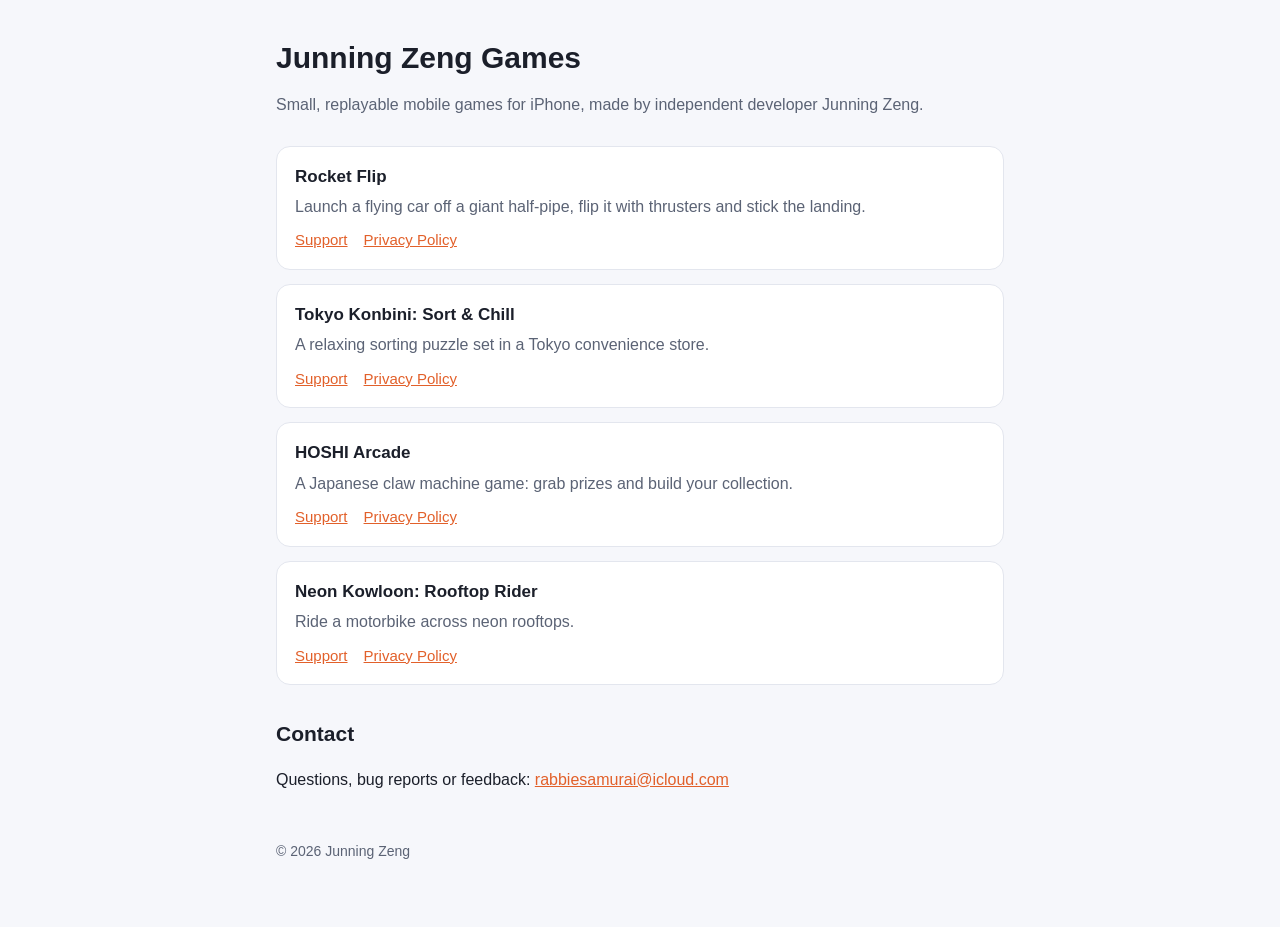
==== index.html @ 6d36aa8e "Game developer site" ====
<!doctype html>
<html lang="en">
<head>
  <meta charset="utf-8">
  <meta name="viewport" content="width=device-width, initial-scale=1">
  <title>Junning Zeng Games</title>
  <meta name="description" content="Mobile games by Junning Zeng: Rocket Flip, Tokyo Konbini: Sort & Chill, HOSHI Arcade and Neon Kowloon: Rooftop Rider.">
  <link rel="stylesheet" href="style.css">
</head>
<body>
<main>
  <header>
    <h1>Junning Zeng Games</h1>
    <p class="muted">Small, replayable mobile games for iPhone, made by independent developer Junning Zeng.</p>
  </header>

  <section class="games">
    <div class="card" id="rocket-flip">
      <h3>Rocket Flip</h3>
      <p>Launch a flying car off a giant half-pipe, flip it with thrusters and stick the landing.</p>
      <div class="links"><a href="support.html#rocket-flip">Support</a><a href="privacy.html">Privacy Policy</a></div>
    </div>
    <div class="card" id="konbini-sort">
      <h3>Tokyo Konbini: Sort &amp; Chill</h3>
      <p>A relaxing sorting puzzle set in a Tokyo convenience store.</p>
      <div class="links"><a href="support.html#konbini-sort">Support</a><a href="privacy.html">Privacy Policy</a></div>
    </div>
    <div class="card" id="hoshi-arcade">
      <h3>HOSHI Arcade</h3>
      <p>A Japanese claw machine game: grab prizes and build your collection.</p>
      <div class="links"><a href="support.html#hoshi-arcade">Support</a><a href="privacy.html">Privacy Policy</a></div>
    </div>
    <div class="card" id="neon-kowloon">
      <h3>Neon Kowloon: Rooftop Rider</h3>
      <p>Ride a motorbike across neon rooftops.</p>
      <div class="links"><a href="support.html#neon-kowloon">Support</a><a href="privacy.html">Privacy Policy</a></div>
    </div>
  </section>

  <h2>Contact</h2>
  <p>Questions, bug reports or feedback: <a href="mailto:rabbiesamurai@icloud.com">rabbiesamurai@icloud.com</a></p>

  <footer>© 2026 Junning Zeng</footer>
</main>
</body>
</html>
---- style.css ----
:root {
  --bg: #f6f7fb;
  --surface: #ffffff;
  --text: #1b1f2a;
  --muted: #5b6375;
  --accent: #e2602a;
  --border: #e3e6ee;
}
@media (prefers-color-scheme: dark) {
  :root {
    --bg: #0f1320;
    --surface: #171c2c;
    --text: #e9ecf4;
    --muted: #a3abbf;
    --accent: #ff8a4c;
    --border: #283048;
  }
}
* { box-sizing: border-box; }
body {
  margin: 0;
  background: var(--bg);
  color: var(--text);
  font: 16px/1.6 -apple-system, BlinkMacSystemFont, "Segoe UI", Roboto, "Helvetica Neue", Arial, sans-serif;
}
main { max-width: 760px; margin: 0 auto; padding: 32px 16px 64px; }
header { margin-bottom: 28px; }
header a.home { color: var(--muted); text-decoration: none; font-size: 14px; }
h1 { font-size: 30px; line-height: 1.2; margin: 8px 0 6px; }
h2 { font-size: 21px; margin: 32px 0 8px; }
h3 { font-size: 17px; margin: 20px 0 4px; }
p, li { color: var(--text); }
.muted { color: var(--muted); }
a { color: var(--accent); }
.games { display: grid; gap: 14px; margin-top: 18px; }
.card {
  background: var(--surface);
  border: 1px solid var(--border);
  border-radius: 14px;
  padding: 16px 18px;
}
.card h3 { margin: 0 0 4px; }
.card p { margin: 0 0 8px; color: var(--muted); }
.links a { margin-right: 16px; font-size: 15px; }
footer { margin-top: 48px; font-size: 14px; color: var(--muted); }
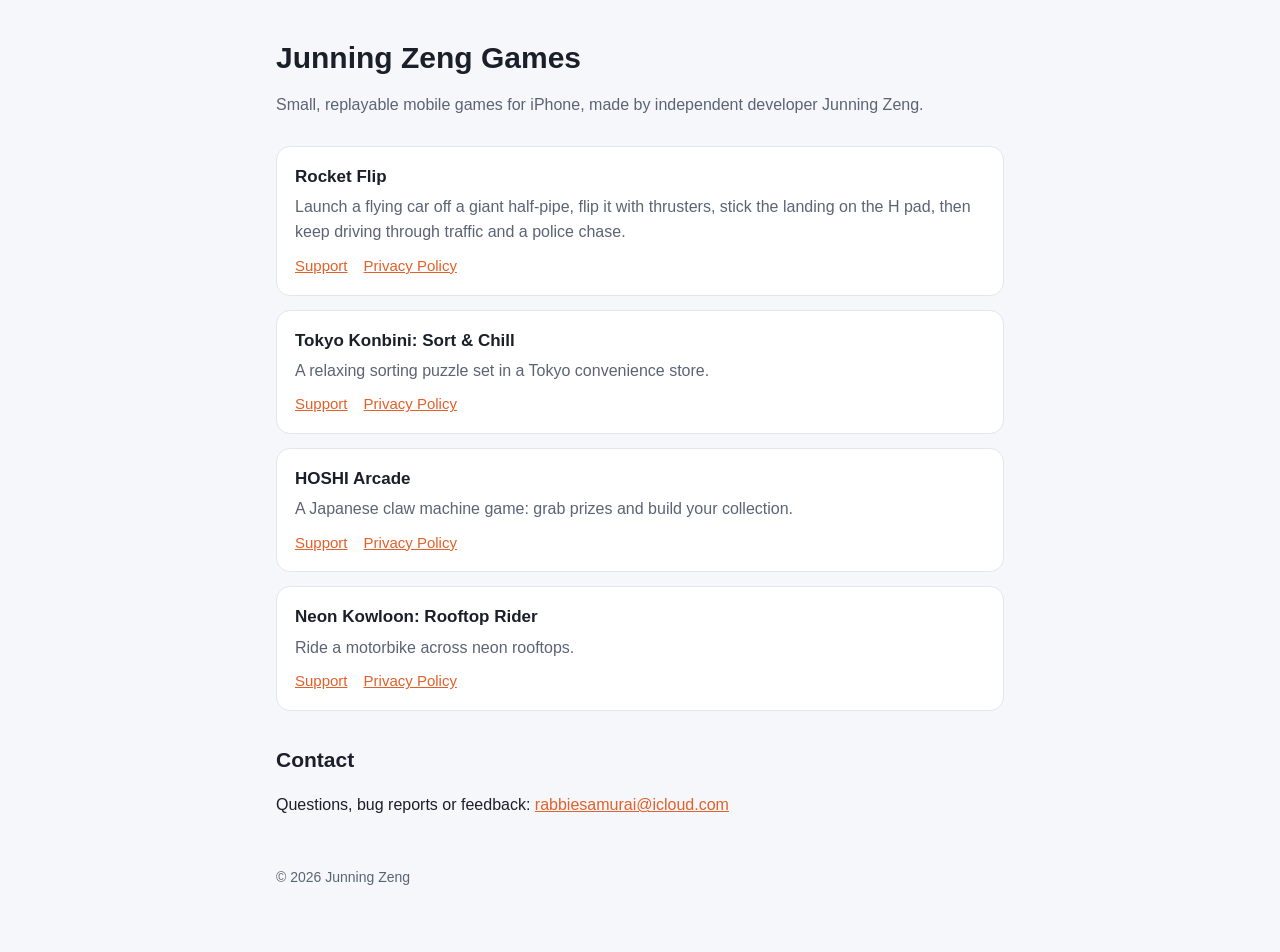
==== commit e78c6fe6: "Rocket Flip: add new AdMob publisher to app-ads.txt, update ads/Game Center/sharing privacy and supp" ====
--- a/index.html
+++ b/index.html
@@ -17,7 +17,7 @@
   <section class="games">
     <div class="card" id="rocket-flip">
       <h3>Rocket Flip</h3>
-      <p>Launch a flying car off a giant half-pipe, flip it with thrusters and stick the landing.</p>
+      <p>Launch a flying car off a giant half-pipe, flip it with thrusters, stick the landing on the H pad, then keep driving through traffic and a police chase.</p>
       <div class="links"><a href="support.html#rocket-flip">Support</a><a href="privacy.html">Privacy Policy</a></div>
     </div>
     <div class="card" id="konbini-sort">
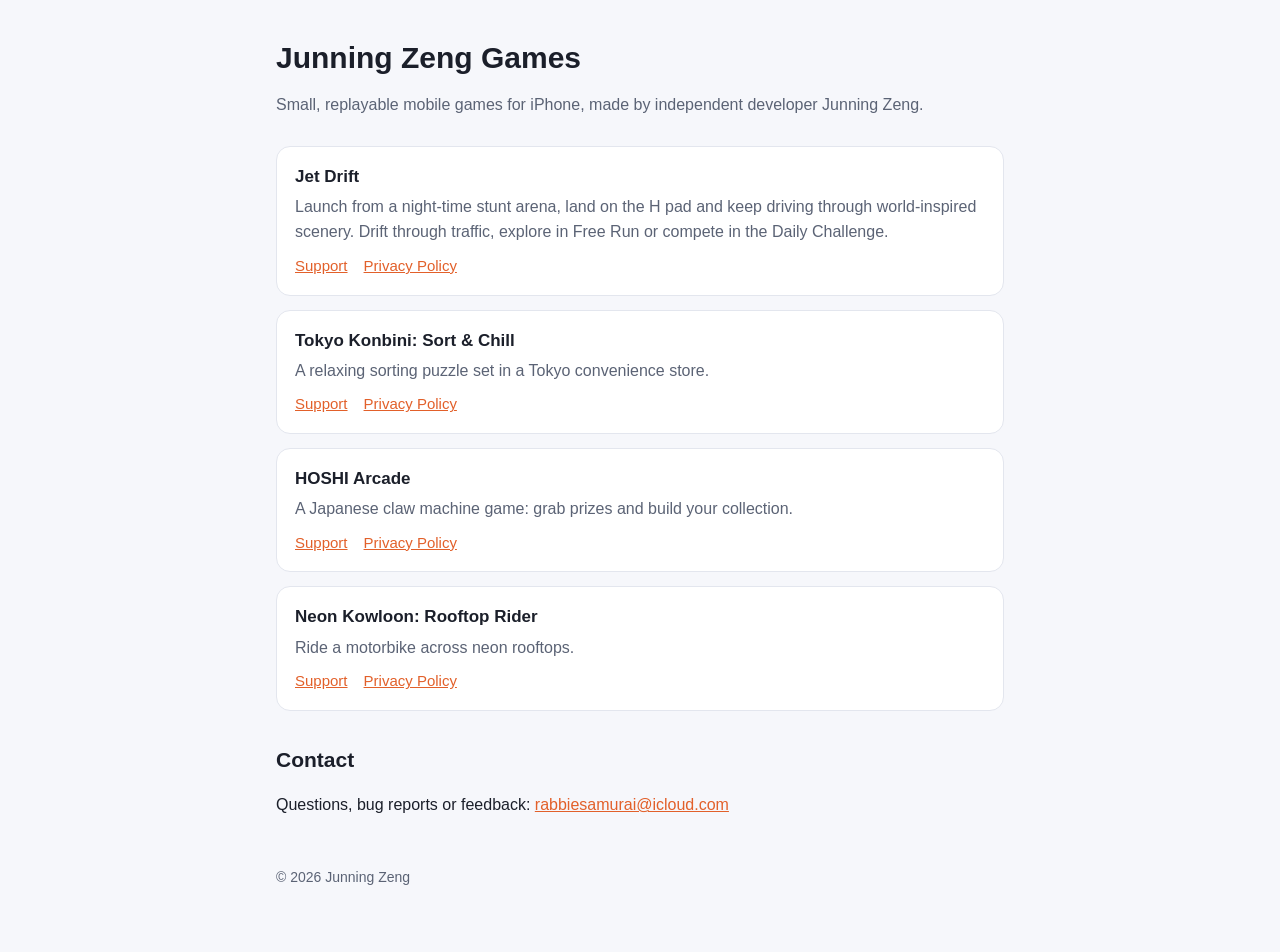
==== commit ad8e8101: "Update Jet Drift branding, cloud privacy and ranking support" ====
--- a/index.html
+++ b/index.html
@@ -4,7 +4,7 @@
   <meta charset="utf-8">
   <meta name="viewport" content="width=device-width, initial-scale=1">
   <title>Junning Zeng Games</title>
-  <meta name="description" content="Mobile games by Junning Zeng: Rocket Flip, Tokyo Konbini: Sort & Chill, HOSHI Arcade and Neon Kowloon: Rooftop Rider.">
+  <meta name="description" content="Mobile games by Junning Zeng: Jet Drift, Tokyo Konbini: Sort & Chill, HOSHI Arcade and Neon Kowloon: Rooftop Rider.">
   <link rel="stylesheet" href="style.css">
 </head>
 <body>
@@ -16,8 +16,8 @@
 
   <section class="games">
     <div class="card" id="rocket-flip">
-      <h3>Rocket Flip</h3>
-      <p>Launch a flying car off a giant half-pipe, flip it with thrusters, stick the landing on the H pad, then keep driving through traffic and a police chase.</p>
+      <h3>Jet Drift</h3>
+      <p>Launch from a night-time stunt arena, land on the H pad and keep driving through world-inspired scenery. Drift through traffic, explore in Free Run or compete in the Daily Challenge.</p>
       <div class="links"><a href="support.html#rocket-flip">Support</a><a href="privacy.html">Privacy Policy</a></div>
     </div>
     <div class="card" id="konbini-sort">
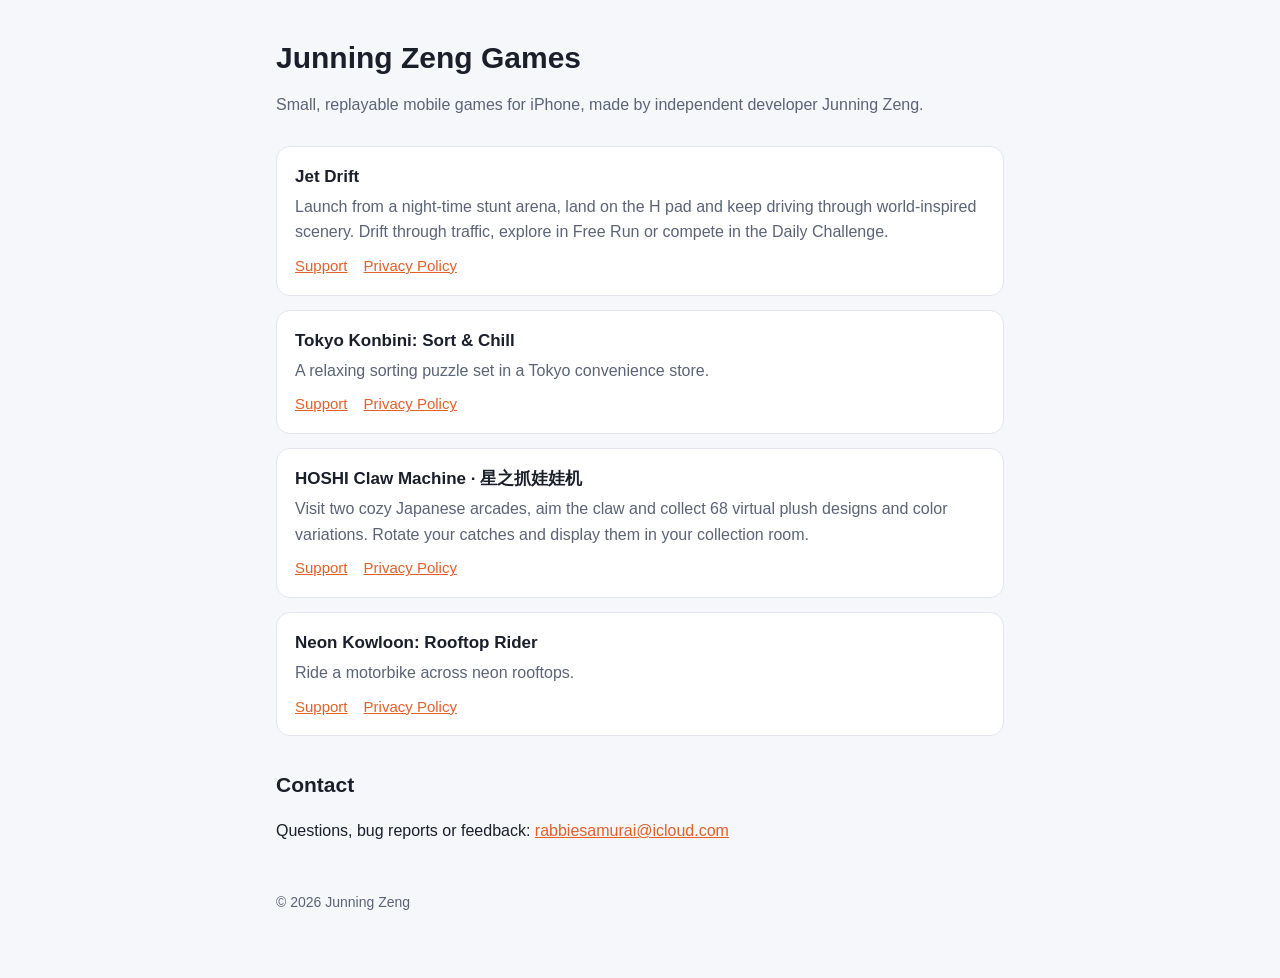
==== commit 839afe3e: "Update HOSHI launch privacy and support pages" ====
--- a/index.html
+++ b/index.html
@@ -4,7 +4,7 @@
   <meta charset="utf-8">
   <meta name="viewport" content="width=device-width, initial-scale=1">
   <title>Junning Zeng Games</title>
-  <meta name="description" content="Mobile games by Junning Zeng: Jet Drift, Tokyo Konbini: Sort & Chill, HOSHI Arcade and Neon Kowloon: Rooftop Rider.">
+  <meta name="description" content="Mobile games by Junning Zeng: Jet Drift, Tokyo Konbini: Sort &amp; Chill, HOSHI Claw Machine and Neon Kowloon: Rooftop Rider.">
   <link rel="stylesheet" href="style.css">
 </head>
 <body>
@@ -26,8 +26,8 @@
       <div class="links"><a href="support.html#konbini-sort">Support</a><a href="privacy.html">Privacy Policy</a></div>
     </div>
     <div class="card" id="hoshi-arcade">
-      <h3>HOSHI Arcade</h3>
-      <p>A Japanese claw machine game: grab prizes and build your collection.</p>
+      <h3>HOSHI Claw Machine · 星之抓娃娃机</h3>
+      <p>Visit two cozy Japanese arcades, aim the claw and collect 68 virtual plush designs and color variations. Rotate your catches and display them in your collection room.</p>
       <div class="links"><a href="support.html#hoshi-arcade">Support</a><a href="privacy.html">Privacy Policy</a></div>
     </div>
     <div class="card" id="neon-kowloon">
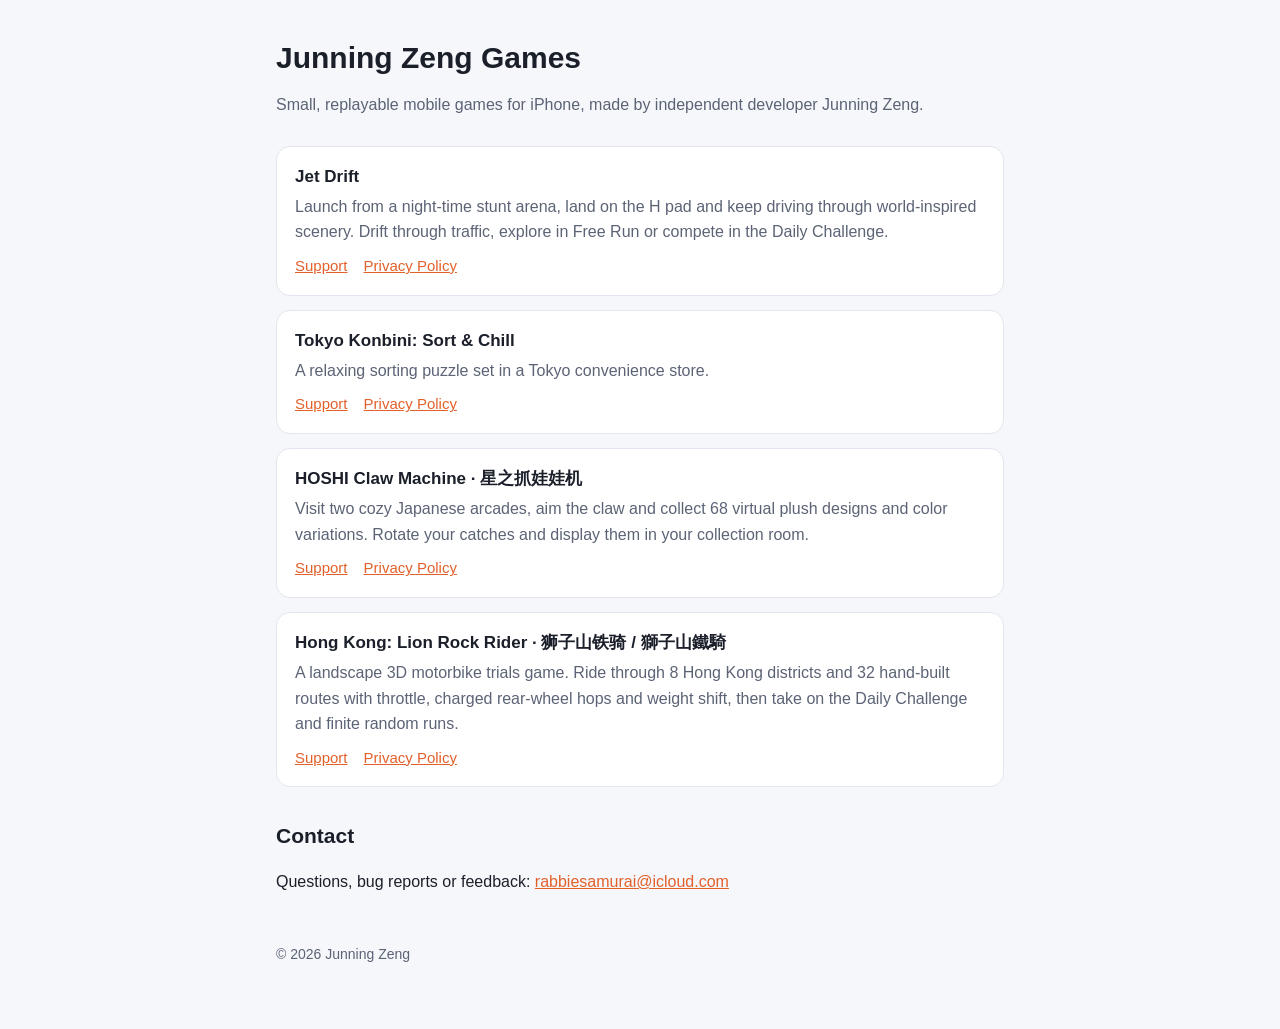
==== commit 6d6a1599: "Rename Neon Kowloon to Hong Kong: Lion Rock Rider and update privacy, support and home pages Describ" ====
--- a/index.html
+++ b/index.html
@@ -4,7 +4,7 @@
   <meta charset="utf-8">
   <meta name="viewport" content="width=device-width, initial-scale=1">
   <title>Junning Zeng Games</title>
-  <meta name="description" content="Mobile games by Junning Zeng: Jet Drift, Tokyo Konbini: Sort &amp; Chill, HOSHI Claw Machine and Neon Kowloon: Rooftop Rider.">
+  <meta name="description" content="Mobile games by Junning Zeng: Jet Drift, Tokyo Konbini: Sort &amp; Chill, HOSHI Claw Machine and Hong Kong: Lion Rock Rider.">
   <link rel="stylesheet" href="style.css">
 </head>
 <body>
@@ -31,8 +31,8 @@
       <div class="links"><a href="support.html#hoshi-arcade">Support</a><a href="privacy.html">Privacy Policy</a></div>
     </div>
     <div class="card" id="neon-kowloon">
-      <h3>Neon Kowloon: Rooftop Rider</h3>
-      <p>Ride a motorbike across neon rooftops.</p>
+      <h3>Hong Kong: Lion Rock Rider · 狮子山铁骑 / 獅子山鐵騎</h3>
+      <p>A landscape 3D motorbike trials game. Ride through 8 Hong Kong districts and 32 hand-built routes with throttle, charged rear-wheel hops and weight shift, then take on the Daily Challenge and finite random runs.</p>
       <div class="links"><a href="support.html#neon-kowloon">Support</a><a href="privacy.html">Privacy Policy</a></div>
     </div>
   </section>
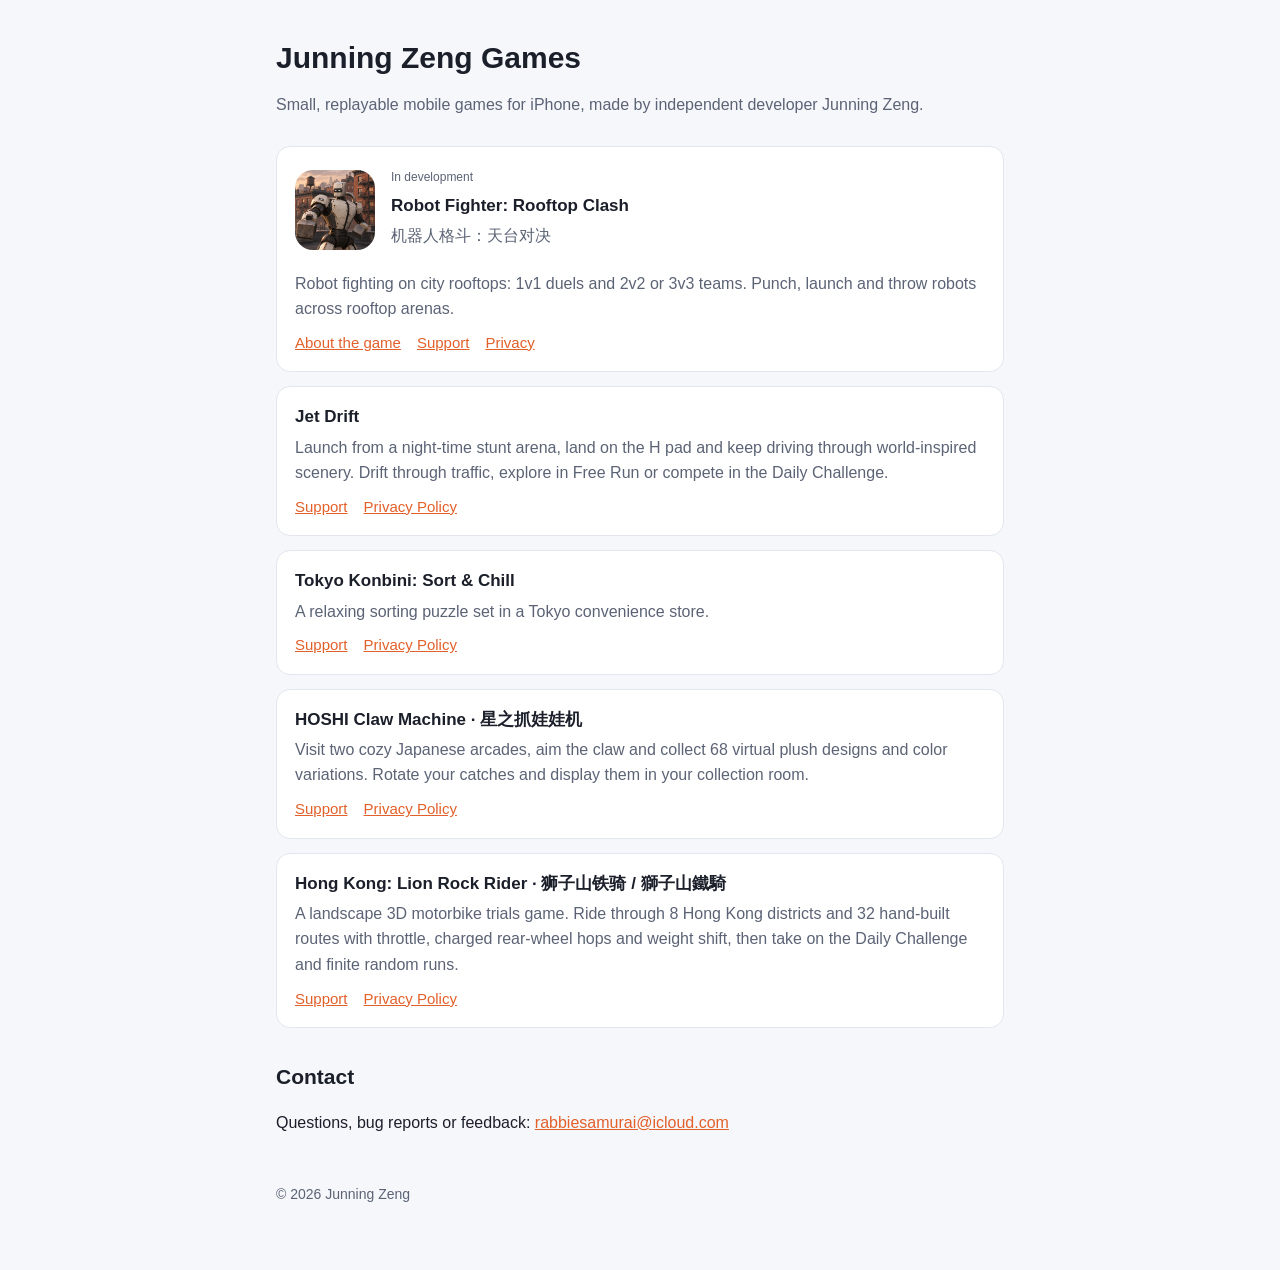
==== commit 7a3f5463: "Add Robot Fighter product, support and privacy pages Co-Authored-By: Claude Opus 5.5 <noreply@anthro" ====
--- a/index.html
+++ b/index.html
@@ -4,7 +4,7 @@
   <meta charset="utf-8">
   <meta name="viewport" content="width=device-width, initial-scale=1">
   <title>Junning Zeng Games</title>
-  <meta name="description" content="Mobile games by Junning Zeng: Jet Drift, Tokyo Konbini: Sort &amp; Chill, HOSHI Claw Machine and Hong Kong: Lion Rock Rider.">
+  <meta name="description" content="Mobile games by Junning Zeng: Jet Drift, Tokyo Konbini: Sort &amp; Chill, HOSHI Claw Machine, Hong Kong: Lion Rock Rider and Robot Fighter: Rooftop Clash.">
   <link rel="stylesheet" href="style.css">
 </head>
 <body>
@@ -15,6 +15,12 @@
   </header>
 
   <section class="games">
+    <div class="card" id="robot-fighter">
+      <div class="game-heading"><img src="assets/robot-fighter.png" width="80" height="80" alt="Weathered industrial robot throwing a punch"><div><span class="status">In development</span><h3>Robot Fighter: Rooftop Clash</h3><p lang="zh-Hans">机器人格斗：天台对决</p></div></div>
+      <p>Robot fighting on city rooftops: 1v1 duels and 2v2 or 3v3 teams. Punch, launch and throw robots across rooftop arenas.</p>
+      <div class="links"><a href="robot-fighter.html">About the game</a><a href="support.html#robot-fighter">Support</a><a href="privacy.html#robot-fighter">Privacy</a></div>
+    </div>
+
     <div class="card" id="rocket-flip">
       <h3>Jet Drift</h3>
       <p>Launch from a night-time stunt arena, land on the H pad and keep driving through world-inspired scenery. Drift through traffic, explore in Free Run or compete in the Daily Challenge.</p>
--- a/style.css
+++ b/style.css
@@ -43,3 +43,10 @@
 .card p { margin: 0 0 8px; color: var(--muted); }
 .links a { margin-right: 16px; font-size: 15px; }
 footer { margin-top: 48px; font-size: 14px; color: var(--muted); }
+
+.game-heading { display: flex; align-items: center; gap: 16px; margin-bottom: 14px; }
+.game-heading > div { min-width: 0; }
+.game-heading img { flex: 0 0 auto; border-radius: 18px; object-fit: cover; }
+.status { display: inline-block; font-size: 12px; color: var(--muted); margin-bottom: 5px; }
+.game-heading h1 { font-size: clamp(23px, 4vw, 30px); overflow-wrap: anywhere; }
+@media (max-width: 480px) { .game-icon { width: 80px; height: 80px; } .game-heading { gap: 12px; } }
